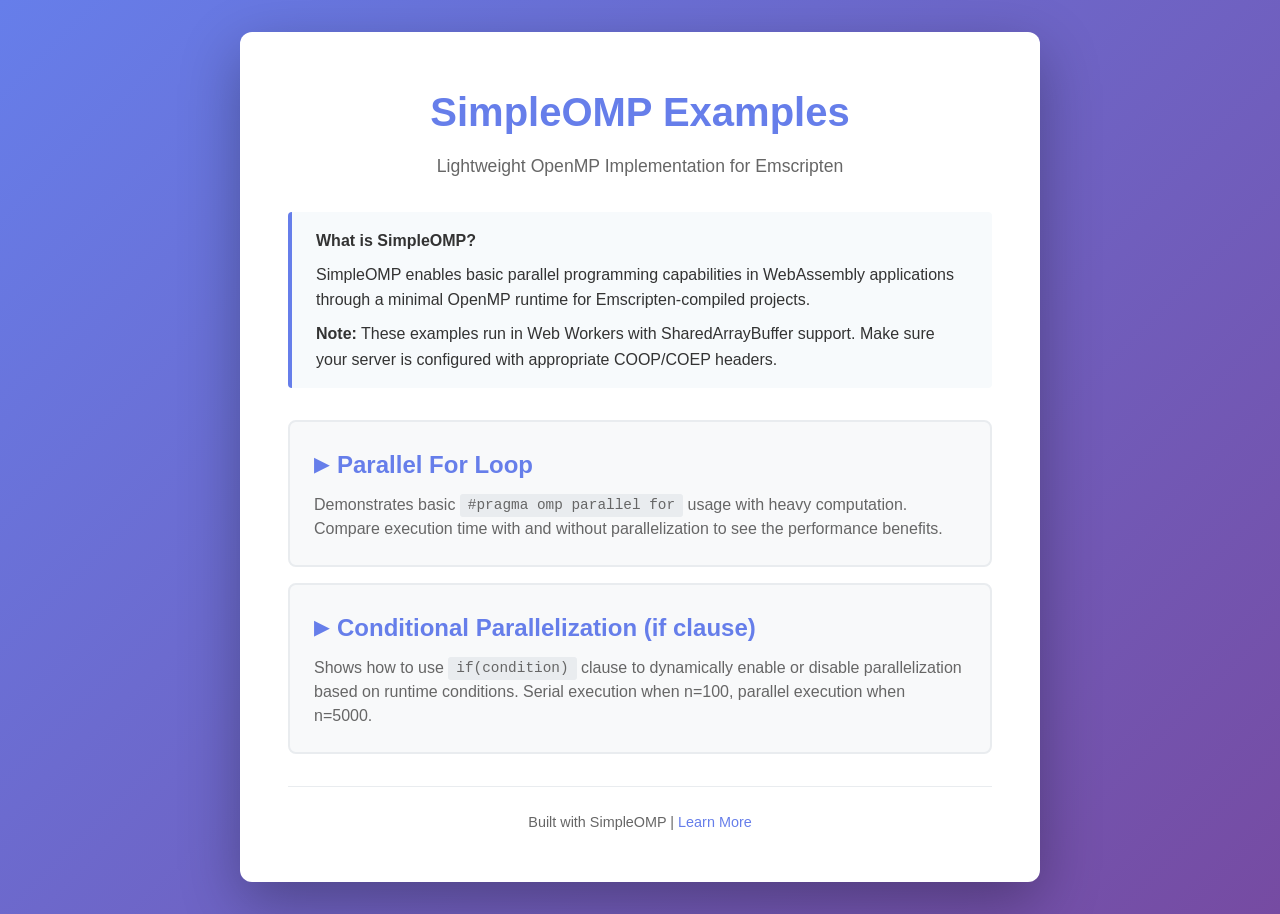
==== example/index.html @ f49593ef "Add support for `if` clause" ====
<!DOCTYPE html>
<html lang="en">
<head>
    <meta charset="UTF-8">
    <meta name="viewport" content="width=device-width, initial-scale=1.0">
    <title>SimpleOMP Examples</title>
    <style>
        * {
            margin: 0;
            padding: 0;
            box-sizing: border-box;
        }

        body {
            font-family: -apple-system, BlinkMacSystemFont, 'Segoe UI', 'Roboto', 'Helvetica', 'Arial', sans-serif;
            line-height: 1.6;
            color: #333;
            background: linear-gradient(135deg, #667eea 0%, #764ba2 100%);
            min-height: 100vh;
            padding: 2rem;
            display: flex;
            justify-content: center;
            align-items: center;
        }

        .container {
            background: white;
            border-radius: 12px;
            box-shadow: 0 20px 60px rgba(0, 0, 0, 0.3);
            max-width: 800px;
            width: 100%;
            padding: 3rem;
        }

        h1 {
            font-size: 2.5rem;
            margin-bottom: 0.5rem;
            color: #667eea;
            text-align: center;
        }

        .subtitle {
            text-align: center;
            color: #666;
            margin-bottom: 2rem;
            font-size: 1.1rem;
        }

        .description {
            background: #f7fafc;
            border-left: 4px solid #667eea;
            padding: 1rem 1.5rem;
            margin-bottom: 2rem;
            border-radius: 4px;
        }

        .description p {
            margin-bottom: 0.5rem;
        }

        .description p:last-child {
            margin-bottom: 0;
        }

        .examples {
            display: grid;
            gap: 1rem;
        }

        .example-card {
            background: #f8f9fa;
            border: 2px solid #e9ecef;
            border-radius: 8px;
            padding: 1.5rem;
            transition: all 0.3s ease;
            display: block;
            text-decoration: none;
            color: inherit;
        }

        .example-card:hover {
            border-color: #667eea;
            transform: translateY(-2px);
            box-shadow: 0 4px 12px rgba(102, 126, 234, 0.2);
        }

        .example-card h2 {
            font-size: 1.5rem;
            margin-bottom: 0.5rem;
            color: #667eea;
            display: flex;
            align-items: center;
        }

        .example-card h2::before {
            content: '▶';
            margin-right: 0.5rem;
            font-size: 0.8em;
        }

        .example-card p {
            color: #666;
            line-height: 1.5;
        }

        .example-card code {
            background: #e9ecef;
            padding: 0.2rem 0.5rem;
            border-radius: 3px;
            font-family: 'Courier New', monospace;
            font-size: 0.9em;
        }

        .footer {
            margin-top: 2rem;
            padding-top: 1.5rem;
            border-top: 1px solid #e9ecef;
            text-align: center;
            color: #666;
            font-size: 0.9rem;
        }

        .footer a {
            color: #667eea;
            text-decoration: none;
        }

        .footer a:hover {
            text-decoration: underline;
        }

        @media (max-width: 600px) {
            body {
                padding: 1rem;
            }

            .container {
                padding: 1.5rem;
            }

            h1 {
                font-size: 2rem;
            }
        }
    </style>
</head>
<body>
    <div class="container">
        <h1>SimpleOMP Examples</h1>
        <p class="subtitle">Lightweight OpenMP Implementation for Emscripten</p>

        <div class="description">
            <p><strong>What is SimpleOMP?</strong></p>
            <p>SimpleOMP enables basic parallel programming capabilities in WebAssembly applications through a minimal OpenMP runtime for Emscripten-compiled projects.</p>
            <p><strong>Note:</strong> These examples run in Web Workers with SharedArrayBuffer support. Make sure your server is configured with appropriate COOP/COEP headers.</p>
        </div>

        <div class="examples">
            <a href="build/dist/for.html" class="example-card">
                <h2>Parallel For Loop</h2>
                <p>
                    Demonstrates basic <code>#pragma omp parallel for</code> usage with heavy computation.
                    Compare execution time with and without parallelization to see the performance benefits.
                </p>
            </a>

            <a href="build/dist/if.html" class="example-card">
                <h2>Conditional Parallelization (if clause)</h2>
                <p>
                    Shows how to use <code>if(condition)</code> clause to dynamically enable or disable parallelization
                    based on runtime conditions. Serial execution when n=100, parallel execution when n=5000.
                </p>
            </a>
        </div>

        <div class="footer">
            <p>
                Built with SimpleOMP |
                <a href="https://github.com/emscripten-core/emscripten/issues/13892" target="_blank">Learn More</a>
            </p>
        </div>
    </div>
</body>
</html>
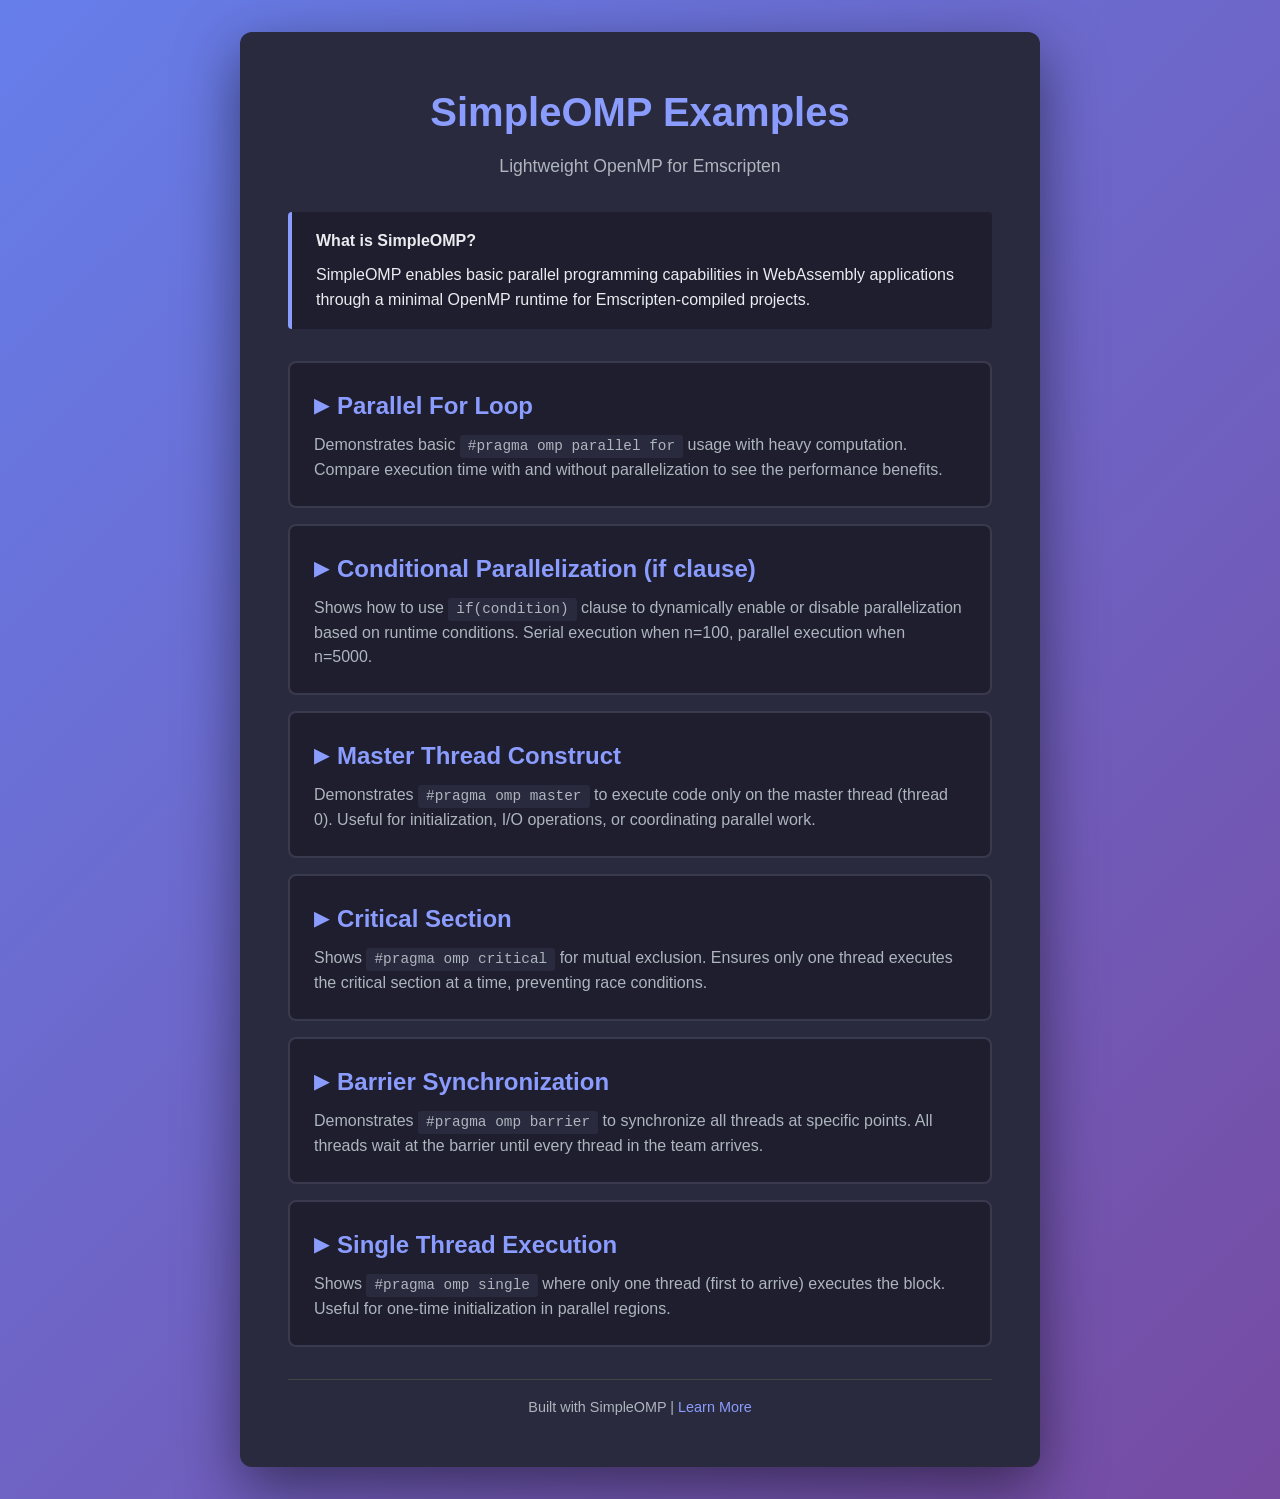
==== commit 4a9a417a: "Add `barrier`, `critical`, `master`, `single`" ====
--- a/example/index.html
+++ b/example/index.html
@@ -4,51 +4,26 @@
     <meta charset="UTF-8">
     <meta name="viewport" content="width=device-width, initial-scale=1.0">
     <title>SimpleOMP Examples</title>
+    <link rel="stylesheet" href="style.css">
     <style>
-        * {
-            margin: 0;
-            padding: 0;
-            box-sizing: border-box;
-        }
-
-        body {
-            font-family: -apple-system, BlinkMacSystemFont, 'Segoe UI', 'Roboto', 'Helvetica', 'Arial', sans-serif;
-            line-height: 1.6;
-            color: #333;
-            background: linear-gradient(135deg, #667eea 0%, #764ba2 100%);
-            min-height: 100vh;
-            padding: 2rem;
-            display: flex;
-            justify-content: center;
-            align-items: center;
-        }
-
+        /* Page-specific styles */
         .container {
-            background: white;
-            border-radius: 12px;
-            box-shadow: 0 20px 60px rgba(0, 0, 0, 0.3);
             max-width: 800px;
-            width: 100%;
             padding: 3rem;
         }
 
         h1 {
             font-size: 2.5rem;
-            margin-bottom: 0.5rem;
-            color: #667eea;
-            text-align: center;
         }
 
         .subtitle {
-            text-align: center;
-            color: #666;
             margin-bottom: 2rem;
             font-size: 1.1rem;
         }
 
         .description {
-            background: #f7fafc;
-            border-left: 4px solid #667eea;
+            background: #1e1e2e;
+            border-left: 4px solid #8b9cff;
             padding: 1rem 1.5rem;
             margin-bottom: 2rem;
             border-radius: 4px;
@@ -68,8 +43,8 @@
         }
 
         .example-card {
-            background: #f8f9fa;
-            border: 2px solid #e9ecef;
+            background: #1e1e2e;
+            border: 2px solid #3a3a4e;
             border-radius: 8px;
             padding: 1.5rem;
             transition: all 0.3s ease;
@@ -79,15 +54,15 @@
         }
 
         .example-card:hover {
-            border-color: #667eea;
+            border-color: #8b9cff;
             transform: translateY(-2px);
-            box-shadow: 0 4px 12px rgba(102, 126, 234, 0.2);
+            box-shadow: 0 4px 12px rgba(139, 156, 255, 0.3);
         }
 
         .example-card h2 {
             font-size: 1.5rem;
             margin-bottom: 0.5rem;
-            color: #667eea;
+            color: #8b9cff;
             display: flex;
             align-items: center;
         }
@@ -99,12 +74,12 @@
         }
 
         .example-card p {
-            color: #666;
+            color: #adb5bd;
             line-height: 1.5;
         }
 
         .example-card code {
-            background: #e9ecef;
+            background: #2a2a3e;
             padding: 0.2rem 0.5rem;
             border-radius: 3px;
             font-family: 'Courier New', monospace;
@@ -113,31 +88,9 @@
 
         .footer {
             margin-top: 2rem;
-            padding-top: 1.5rem;
-            border-top: 1px solid #e9ecef;
-            text-align: center;
-            color: #666;
-            font-size: 0.9rem;
-        }
-
-        .footer a {
-            color: #667eea;
-            text-decoration: none;
-        }
-
-        .footer a:hover {
-            text-decoration: underline;
         }
 
         @media (max-width: 600px) {
-            body {
-                padding: 1rem;
-            }
-
-            .container {
-                padding: 1.5rem;
-            }
-
             h1 {
                 font-size: 2rem;
             }
@@ -147,16 +100,15 @@
 <body>
     <div class="container">
         <h1>SimpleOMP Examples</h1>
-        <p class="subtitle">Lightweight OpenMP Implementation for Emscripten</p>
+        <p class="subtitle">Lightweight OpenMP for Emscripten</p>
 
         <div class="description">
             <p><strong>What is SimpleOMP?</strong></p>
             <p>SimpleOMP enables basic parallel programming capabilities in WebAssembly applications through a minimal OpenMP runtime for Emscripten-compiled projects.</p>
-            <p><strong>Note:</strong> These examples run in Web Workers with SharedArrayBuffer support. Make sure your server is configured with appropriate COOP/COEP headers.</p>
         </div>
 
         <div class="examples">
-            <a href="build/dist/for.html" class="example-card">
+            <a href="demo/for.html" class="example-card">
                 <h2>Parallel For Loop</h2>
                 <p>
                     Demonstrates basic <code>#pragma omp parallel for</code> usage with heavy computation.
@@ -164,11 +116,43 @@
                 </p>
             </a>
 
-            <a href="build/dist/if.html" class="example-card">
+            <a href="demo/if.html" class="example-card">
                 <h2>Conditional Parallelization (if clause)</h2>
                 <p>
                     Shows how to use <code>if(condition)</code> clause to dynamically enable or disable parallelization
                     based on runtime conditions. Serial execution when n=100, parallel execution when n=5000.
+                </p>
+            </a>
+
+            <a href="demo/master.html" class="example-card">
+                <h2>Master Thread Construct</h2>
+                <p>
+                    Demonstrates <code>#pragma omp master</code> to execute code only on the master thread (thread 0).
+                    Useful for initialization, I/O operations, or coordinating parallel work.
+                </p>
+            </a>
+
+            <a href="demo/critical.html" class="example-card">
+                <h2>Critical Section</h2>
+                <p>
+                    Shows <code>#pragma omp critical</code> for mutual exclusion. Ensures only one thread
+                    executes the critical section at a time, preventing race conditions.
+                </p>
+            </a>
+
+            <a href="demo/barrier.html" class="example-card">
+                <h2>Barrier Synchronization</h2>
+                <p>
+                    Demonstrates <code>#pragma omp barrier</code> to synchronize all threads at specific points.
+                    All threads wait at the barrier until every thread in the team arrives.
+                </p>
+            </a>
+
+            <a href="demo/single.html" class="example-card">
+                <h2>Single Thread Execution</h2>
+                <p>
+                    Shows <code>#pragma omp single</code> where only one thread (first to arrive) executes the block.
+                    Useful for one-time initialization in parallel regions.
                 </p>
             </a>
         </div>
@@ -176,7 +160,7 @@
         <div class="footer">
             <p>
                 Built with SimpleOMP |
-                <a href="https://github.com/emscripten-core/emscripten/issues/13892" target="_blank">Learn More</a>
+                <a href="https://github.com/MuTsunTsai/simpleomp" target="_blank">Learn More</a>
             </p>
         </div>
     </div>
--- a/example/style.css
+++ b/example/style.css
@@ -0,0 +1,74 @@
+/* Common styles for SimpleOMP examples */
+
+* {
+    margin: 0;
+    padding: 0;
+    box-sizing: border-box;
+}
+
+body {
+    font-family: -apple-system, BlinkMacSystemFont, 'Segoe UI', 'Roboto', 'Helvetica', 'Arial', sans-serif;
+    line-height: 1.6;
+    color: #e9ecef;
+    background: linear-gradient(135deg, #667eea 0%, #764ba2 100%);
+    min-height: 100vh;
+    padding: 2rem;
+    display: flex;
+    justify-content: center;
+    align-items: center;
+}
+
+.container {
+    background: #2a2a3e;
+    border-radius: 12px;
+    box-shadow: 0 20px 60px rgba(0, 0, 0, 0.5);
+    max-width: 900px;
+    width: 100%;
+    padding: 2rem;
+}
+
+h1 {
+    font-size: 2rem;
+    margin-bottom: 0.5rem;
+    color: #8b9cff;
+    text-align: center;
+}
+
+.subtitle {
+    text-align: center;
+    color: #adb5bd;
+    margin-bottom: 1.5rem;
+    font-size: 1rem;
+}
+
+.footer {
+    margin-top: 1.5rem;
+    padding-top: 1rem;
+    border-top: 1px solid #444;
+    text-align: center;
+    color: #adb5bd;
+    font-size: 0.9rem;
+}
+
+.footer a {
+    color: #8b9cff;
+    text-decoration: none;
+}
+
+.footer a:hover {
+    text-decoration: underline;
+}
+
+@media (max-width: 600px) {
+    body {
+        padding: 1rem;
+    }
+
+    .container {
+        padding: 1.5rem;
+    }
+
+    h1 {
+        font-size: 1.5rem;
+    }
+}
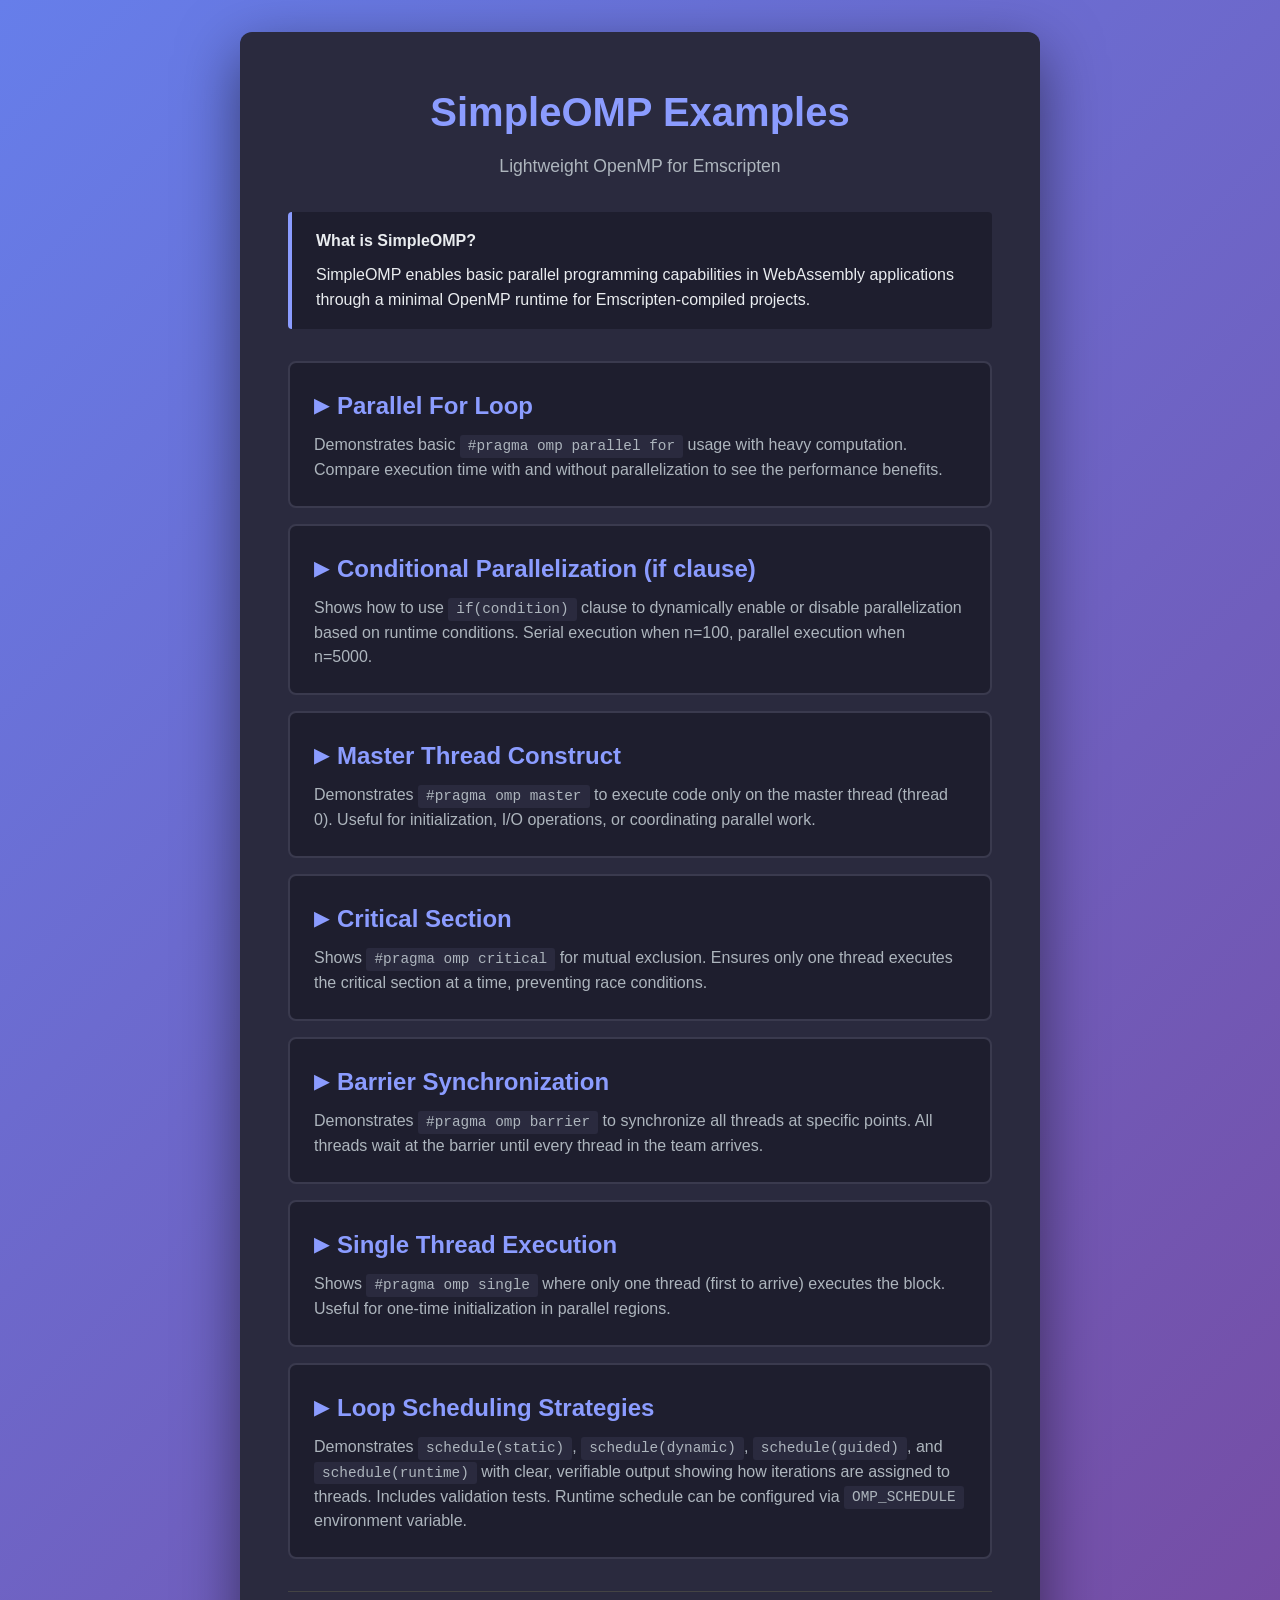
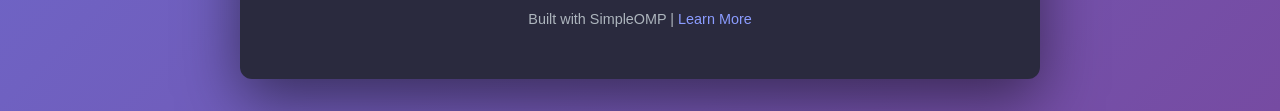
==== commit d7a2173c: "Add support for `schedule`" ====
--- a/example/index.html
+++ b/example/index.html
@@ -4,7 +4,7 @@
     <meta charset="UTF-8">
     <meta name="viewport" content="width=device-width, initial-scale=1.0">
     <title>SimpleOMP Examples</title>
-    <link rel="stylesheet" href="style.css">
+    <link rel="stylesheet" href="assets/style.css">
     <style>
         /* Page-specific styles */
         .container {
@@ -155,6 +155,15 @@
                     Useful for one-time initialization in parallel regions.
                 </p>
             </a>
+
+            <a href="demo/schedule.html" class="example-card">
+                <h2>Loop Scheduling Strategies</h2>
+                <p>
+                    Demonstrates <code>schedule(static)</code>, <code>schedule(dynamic)</code>, <code>schedule(guided)</code>,
+                    and <code>schedule(runtime)</code> with clear, verifiable output showing how iterations are assigned to threads.
+                    Includes validation tests. Runtime schedule can be configured via <code>OMP_SCHEDULE</code> environment variable.
+                </p>
+            </a>
         </div>
 
         <div class="footer">
--- a/example/assets/style.css
+++ b/example/assets/style.css
@@ -0,0 +1,74 @@
+/* Common styles for SimpleOMP examples */
+
+* {
+    margin: 0;
+    padding: 0;
+    box-sizing: border-box;
+}
+
+body {
+    font-family: -apple-system, BlinkMacSystemFont, 'Segoe UI', 'Roboto', 'Helvetica', 'Arial', sans-serif;
+    line-height: 1.6;
+    color: #e9ecef;
+    background: linear-gradient(135deg, #667eea 0%, #764ba2 100%);
+    min-height: 100vh;
+    padding: 2rem;
+    display: flex;
+    justify-content: center;
+    align-items: center;
+}
+
+.container {
+    background: #2a2a3e;
+    border-radius: 12px;
+    box-shadow: 0 20px 60px rgba(0, 0, 0, 0.5);
+    max-width: 900px;
+    width: 100%;
+    padding: 2rem;
+}
+
+h1 {
+    font-size: 2rem;
+    margin-bottom: 0.5rem;
+    color: #8b9cff;
+    text-align: center;
+}
+
+.subtitle {
+    text-align: center;
+    color: #adb5bd;
+    margin-bottom: 1.5rem;
+    font-size: 1rem;
+}
+
+.footer {
+    margin-top: 1.5rem;
+    padding-top: 1rem;
+    border-top: 1px solid #444;
+    text-align: center;
+    color: #adb5bd;
+    font-size: 0.9rem;
+}
+
+.footer a {
+    color: #8b9cff;
+    text-decoration: none;
+}
+
+.footer a:hover {
+    text-decoration: underline;
+}
+
+@media (max-width: 600px) {
+    body {
+        padding: 1rem;
+    }
+
+    .container {
+        padding: 1.5rem;
+    }
+
+    h1 {
+        font-size: 1.5rem;
+    }
+}
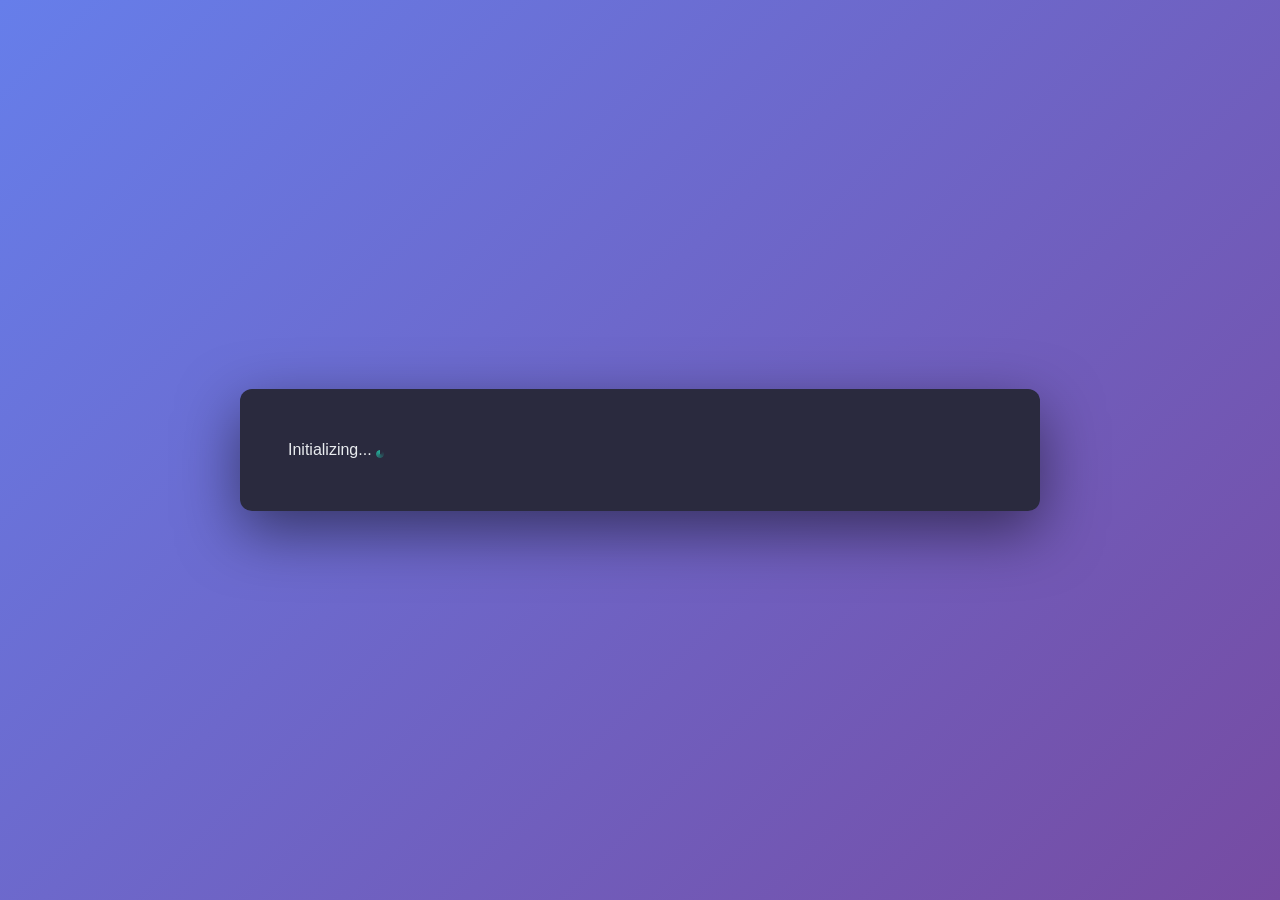
==== commit 7f80ab16: "Add GitHub Pages" ====
--- a/example/index.html
+++ b/example/index.html
@@ -1,177 +1,209 @@
 <!DOCTYPE html>
 <html lang="en">
+
 <head>
-    <meta charset="UTF-8">
-    <meta name="viewport" content="width=device-width, initial-scale=1.0">
-    <title>SimpleOMP Examples</title>
-    <link rel="stylesheet" href="assets/style.css">
-    <style>
-        /* Page-specific styles */
-        .container {
-            max-width: 800px;
-            padding: 3rem;
-        }
-
-        h1 {
-            font-size: 2.5rem;
-        }
-
-        .subtitle {
-            margin-bottom: 2rem;
-            font-size: 1.1rem;
-        }
-
-        .description {
-            background: #1e1e2e;
-            border-left: 4px solid #8b9cff;
-            padding: 1rem 1.5rem;
-            margin-bottom: 2rem;
-            border-radius: 4px;
-        }
-
-        .description p {
-            margin-bottom: 0.5rem;
-        }
-
-        .description p:last-child {
-            margin-bottom: 0;
-        }
-
-        .examples {
-            display: grid;
-            gap: 1rem;
-        }
-
-        .example-card {
-            background: #1e1e2e;
-            border: 2px solid #3a3a4e;
-            border-radius: 8px;
-            padding: 1.5rem;
-            transition: all 0.3s ease;
-            display: block;
-            text-decoration: none;
-            color: inherit;
-        }
-
-        .example-card:hover {
-            border-color: #8b9cff;
-            transform: translateY(-2px);
-            box-shadow: 0 4px 12px rgba(139, 156, 255, 0.3);
-        }
-
-        .example-card h2 {
-            font-size: 1.5rem;
-            margin-bottom: 0.5rem;
-            color: #8b9cff;
-            display: flex;
-            align-items: center;
-        }
-
-        .example-card h2::before {
-            content: '▶';
-            margin-right: 0.5rem;
-            font-size: 0.8em;
-        }
-
-        .example-card p {
-            color: #adb5bd;
-            line-height: 1.5;
-        }
-
-        .example-card code {
-            background: #2a2a3e;
-            padding: 0.2rem 0.5rem;
-            border-radius: 3px;
-            font-family: 'Courier New', monospace;
-            font-size: 0.9em;
-        }
-
-        .footer {
-            margin-top: 2rem;
-        }
-
-        @media (max-width: 600px) {
-            h1 {
-                font-size: 2rem;
-            }
-        }
-    </style>
+	<meta charset="UTF-8">
+	<meta name="viewport" content="width=device-width, initial-scale=1.0">
+	<title>SimpleOMP Examples</title>
+	<link rel="stylesheet" href="assets/style.css">
+	<style>
+		/* Page-specific styles */
+		.container {
+			max-width: 800px;
+			padding: 3rem;
+		}
+
+		h1 {
+			font-size: 2.5rem;
+		}
+
+		.subtitle {
+			margin-bottom: 2rem;
+			font-size: 1.1rem;
+		}
+
+		.description {
+			background: #1e1e2e;
+			border-left: 4px solid #8b9cff;
+			padding: 1rem 1.5rem;
+			margin-bottom: 2rem;
+			border-radius: 4px;
+		}
+
+		.description p {
+			margin-bottom: 0.5rem;
+		}
+
+		.description p:last-child {
+			margin-bottom: 0;
+		}
+
+		.examples {
+			display: grid;
+			gap: 1rem;
+		}
+
+		.example-card {
+			background: #1e1e2e;
+			border: 2px solid #3a3a4e;
+			border-radius: 8px;
+			padding: 1.5rem;
+			transition: all 0.3s ease;
+			display: block;
+			text-decoration: none;
+			color: inherit;
+		}
+
+		.example-card:hover {
+			border-color: #8b9cff;
+			transform: translateY(-2px);
+			box-shadow: 0 4px 12px rgba(139, 156, 255, 0.3);
+		}
+
+		.example-card h2 {
+			font-size: 1.5rem;
+			margin-bottom: 0.5rem;
+			color: #8b9cff;
+			display: flex;
+			align-items: center;
+		}
+
+		.example-card h2::before {
+			content: '▶';
+			margin-right: 0.5rem;
+			font-size: 0.8em;
+		}
+
+		.example-card p {
+			color: #adb5bd;
+			line-height: 1.5;
+		}
+
+		.example-card code {
+			background: #2a2a3e;
+			padding: 0.2rem 0.5rem;
+			border-radius: 3px;
+			font-family: 'Courier New', monospace;
+			font-size: 0.9em;
+		}
+
+		.footer {
+			margin-top: 2rem;
+		}
+
+		@media (max-width: 600px) {
+			h1 {
+				font-size: 2rem;
+			}
+		}
+	</style>
+	<script>
+		const sabAvailable = typeof SharedArrayBuffer !== "undefined";
+		if('serviceWorker' in navigator && location.hostname != "localhost") {
+			navigator.serviceWorker.register("sw.js");
+			if(!sabAvailable) {
+				// Use location.reload() could lead to undesirable bfcache,
+				// so we use location.replace instead
+				const reloader = () => location.replace(location.href);
+				// We wait at least one second here, to avoid flashes
+				setTimeout(() => navigator.serviceWorker.ready.then(reloader), 1000);
+			}
+		}
+	</script>
 </head>
+
 <body>
-    <div class="container">
-        <h1>SimpleOMP Examples</h1>
-        <p class="subtitle">Lightweight OpenMP for Emscripten</p>
-
-        <div class="description">
-            <p><strong>What is SimpleOMP?</strong></p>
-            <p>SimpleOMP enables basic parallel programming capabilities in WebAssembly applications through a minimal OpenMP runtime for Emscripten-compiled projects.</p>
-        </div>
-
-        <div class="examples">
-            <a href="demo/for.html" class="example-card">
-                <h2>Parallel For Loop</h2>
-                <p>
-                    Demonstrates basic <code>#pragma omp parallel for</code> usage with heavy computation.
-                    Compare execution time with and without parallelization to see the performance benefits.
-                </p>
-            </a>
-
-            <a href="demo/if.html" class="example-card">
-                <h2>Conditional Parallelization (if clause)</h2>
-                <p>
-                    Shows how to use <code>if(condition)</code> clause to dynamically enable or disable parallelization
-                    based on runtime conditions. Serial execution when n=100, parallel execution when n=5000.
-                </p>
-            </a>
-
-            <a href="demo/master.html" class="example-card">
-                <h2>Master Thread Construct</h2>
-                <p>
-                    Demonstrates <code>#pragma omp master</code> to execute code only on the master thread (thread 0).
-                    Useful for initialization, I/O operations, or coordinating parallel work.
-                </p>
-            </a>
-
-            <a href="demo/critical.html" class="example-card">
-                <h2>Critical Section</h2>
-                <p>
-                    Shows <code>#pragma omp critical</code> for mutual exclusion. Ensures only one thread
-                    executes the critical section at a time, preventing race conditions.
-                </p>
-            </a>
-
-            <a href="demo/barrier.html" class="example-card">
-                <h2>Barrier Synchronization</h2>
-                <p>
-                    Demonstrates <code>#pragma omp barrier</code> to synchronize all threads at specific points.
-                    All threads wait at the barrier until every thread in the team arrives.
-                </p>
-            </a>
-
-            <a href="demo/single.html" class="example-card">
-                <h2>Single Thread Execution</h2>
-                <p>
-                    Shows <code>#pragma omp single</code> where only one thread (first to arrive) executes the block.
-                    Useful for one-time initialization in parallel regions.
-                </p>
-            </a>
-
-            <a href="demo/schedule.html" class="example-card">
-                <h2>Loop Scheduling Strategies</h2>
-                <p>
-                    Demonstrates <code>schedule(static)</code>, <code>schedule(dynamic)</code>, <code>schedule(guided)</code>,
-                    and <code>schedule(runtime)</code> with clear, verifiable output showing how iterations are assigned to threads.
-                    Includes validation tests. Runtime schedule can be configured via <code>OMP_SCHEDULE</code> environment variable.
-                </p>
-            </a>
-        </div>
-
-        <div class="footer">
-            <p>
-                Built with SimpleOMP |
-                <a href="https://github.com/MuTsunTsai/simpleomp" target="_blank">Learn More</a>
-            </p>
-        </div>
-    </div>
+	<div class="container">
+		<div id="init" style="display: none;">
+			Initializing... <span class="loader"></span>
+		</div>
+
+		<div id="main" style="display: none;">
+			<h1>SimpleOMP Examples</h1>
+			<p class="subtitle">Lightweight OpenMP for Emscripten</p>
+
+			<div class="description">
+				<p><strong>What is SimpleOMP?</strong></p>
+				<p>SimpleOMP enables basic parallel programming capabilities in WebAssembly applications through a minimal OpenMP
+					runtime for Emscripten-compiled projects.</p>
+			</div>
+
+			<div class="examples">
+				<a href="demo/for.html" class="example-card">
+					<h2>Parallel For Loop</h2>
+					<p>
+						Demonstrates basic <code>#pragma omp parallel for</code> usage with heavy computation.
+						Compare execution time with and without parallelization to see the performance benefits.
+					</p>
+				</a>
+
+				<a href="demo/if.html" class="example-card">
+					<h2>Conditional Parallelization (if clause)</h2>
+					<p>
+						Shows how to use <code>if(condition)</code> clause to dynamically enable or disable parallelization
+						based on runtime conditions. Serial execution when n=100, parallel execution when n=5000.
+					</p>
+				</a>
+
+				<a href="demo/master.html" class="example-card">
+					<h2>Master Thread Construct</h2>
+					<p>
+						Demonstrates <code>#pragma omp master</code> to execute code only on the master thread (thread 0).
+						Useful for initialization, I/O operations, or coordinating parallel work.
+					</p>
+				</a>
+
+				<a href="demo/critical.html" class="example-card">
+					<h2>Critical Section</h2>
+					<p>
+						Shows <code>#pragma omp critical</code> for mutual exclusion. Ensures only one thread
+						executes the critical section at a time, preventing race conditions.
+					</p>
+				</a>
+
+				<a href="demo/barrier.html" class="example-card">
+					<h2>Barrier Synchronization</h2>
+					<p>
+						Demonstrates <code>#pragma omp barrier</code> to synchronize all threads at specific points.
+						All threads wait at the barrier until every thread in the team arrives.
+					</p>
+				</a>
+
+				<a href="demo/single.html" class="example-card">
+					<h2>Single Thread Execution</h2>
+					<p>
+						Shows <code>#pragma omp single</code> where only one thread (first to arrive) executes the block.
+						Useful for one-time initialization in parallel regions.
+					</p>
+				</a>
+
+				<a href="demo/schedule.html" class="example-card">
+					<h2>Loop Scheduling Strategies</h2>
+					<p>
+						Demonstrates <code>schedule(static)</code>, <code>schedule(dynamic)</code>, <code>schedule(guided)</code>,
+						and <code>schedule(runtime)</code> with clear, verifiable output showing how iterations are assigned to
+						threads.
+						Includes validation tests. Runtime schedule can be configured via <code>OMP_SCHEDULE</code> environment
+						variable.
+					</p>
+				</a>
+			</div>
+
+			<div class="footer">
+				<p>
+					Built with SimpleOMP |
+					<a href="https://github.com/MuTsunTsai/simpleomp" target="_blank">Learn More</a>
+				</p>
+			</div>
+		</div>
+	</div>
+
+	<script>
+		// Display proper content
+		const divToShow = sabAvailable ? "main" : "init";
+		const div = document.getElementById(divToShow);
+		div.style.display = "block";
+	</script>
 </body>
-</html>
+
+</html>
--- a/example/assets/style.css
+++ b/example/assets/style.css
@@ -1,74 +1,98 @@
 /* Common styles for SimpleOMP examples */
 
 * {
-    margin: 0;
-    padding: 0;
-    box-sizing: border-box;
+	margin: 0;
+	padding: 0;
+	box-sizing: border-box;
 }
 
 body {
-    font-family: -apple-system, BlinkMacSystemFont, 'Segoe UI', 'Roboto', 'Helvetica', 'Arial', sans-serif;
-    line-height: 1.6;
-    color: #e9ecef;
-    background: linear-gradient(135deg, #667eea 0%, #764ba2 100%);
-    min-height: 100vh;
-    padding: 2rem;
-    display: flex;
-    justify-content: center;
-    align-items: center;
+	font-family: -apple-system, BlinkMacSystemFont, 'Segoe UI', 'Roboto', 'Helvetica', 'Arial', sans-serif;
+	line-height: 1.6;
+	color: #e9ecef;
+	background: linear-gradient(135deg, #667eea 0%, #764ba2 100%);
+	min-height: 100vh;
+	padding: 2rem;
+	display: flex;
+	justify-content: center;
+	align-items: center;
 }
 
 .container {
-    background: #2a2a3e;
-    border-radius: 12px;
-    box-shadow: 0 20px 60px rgba(0, 0, 0, 0.5);
-    max-width: 900px;
-    width: 100%;
-    padding: 2rem;
+	background: #2a2a3e;
+	border-radius: 12px;
+	box-shadow: 0 20px 60px rgba(0, 0, 0, 0.5);
+	max-width: 900px;
+	width: 100%;
+	padding: 2rem;
 }
 
 h1 {
-    font-size: 2rem;
-    margin-bottom: 0.5rem;
-    color: #8b9cff;
-    text-align: center;
+	font-size: 2rem;
+	margin-bottom: 0.5rem;
+	color: #8b9cff;
+	text-align: center;
 }
 
 .subtitle {
-    text-align: center;
-    color: #adb5bd;
-    margin-bottom: 1.5rem;
-    font-size: 1rem;
+	text-align: center;
+	color: #adb5bd;
+	margin-bottom: 1.5rem;
+	font-size: 1rem;
 }
 
 .footer {
-    margin-top: 1.5rem;
-    padding-top: 1rem;
-    border-top: 1px solid #444;
-    text-align: center;
-    color: #adb5bd;
-    font-size: 0.9rem;
+	margin-top: 1.5rem;
+	padding-top: 1rem;
+	border-top: 1px solid #444;
+	text-align: center;
+	color: #adb5bd;
+	font-size: 0.9rem;
 }
 
 .footer a {
-    color: #8b9cff;
-    text-decoration: none;
+	color: #8b9cff;
+	text-decoration: none;
 }
 
 .footer a:hover {
-    text-decoration: underline;
+	text-decoration: underline;
 }
 
 @media (max-width: 600px) {
-    body {
-        padding: 1rem;
-    }
+	body {
+		padding: 1rem;
+	}
 
-    .container {
-        padding: 1.5rem;
-    }
+	.container {
+		padding: 1.5rem;
+	}
 
-    h1 {
-        font-size: 1.5rem;
-    }
+	h1 {
+		font-size: 1.5rem;
+	}
 }
+
+/* Spinner */
+
+.loader {
+	display: inline-block;
+	width: .5rem;
+	padding: .25rem;
+	vertical-align: -.15rem;
+	aspect-ratio: 1;
+	border-radius: 50%;
+	background: #25b09b;
+	--_m: conic-gradient(#1b171700 10%, #000), linear-gradient(#000 0 0) content-box;
+	-webkit-mask: var(--_m);
+	mask: var(--_m);
+	-webkit-mask-composite: source-out;
+	mask-composite: subtract;
+	animation: 1s linear infinite l3
+}
+
+@keyframes l3 {
+	to {
+		transform: rotate(1turn)
+	}
+}
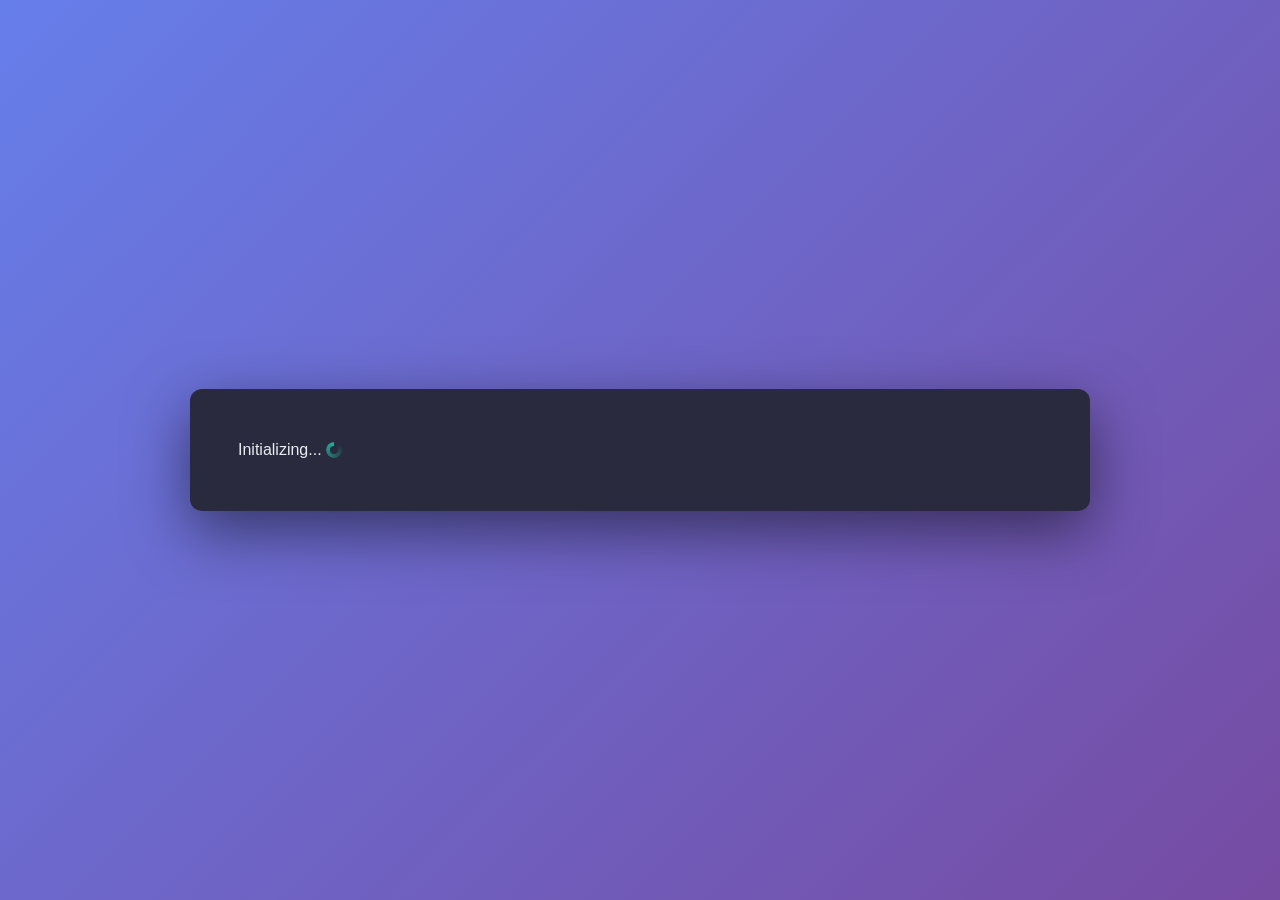
==== commit 64e734ef: "Cleanup GitHub Pages" ====
--- a/example/index.html
+++ b/example/index.html
@@ -5,78 +5,14 @@
 	<meta charset="UTF-8">
 	<meta name="viewport" content="width=device-width, initial-scale=1.0">
 	<title>SimpleOMP Examples</title>
+	<link rel="stylesheet" href="https://cdn.jsdelivr.net/npm/bootstrap@5.3.3/dist/css/bootstrap.min.css"
+		  integrity="sha384-QWTKZyjpPEjISv5WaRU9OFeRpok6YctnYmDr5pNlyT2bRjXh0JMhjY6hW+ALEwIH" crossorigin="anonymous">
 	<link rel="stylesheet" href="assets/style.css">
 	<style>
-		/* Page-specific styles */
-		.container {
-			max-width: 800px;
-			padding: 3rem;
-		}
-
-		h1 {
-			font-size: 2.5rem;
-		}
-
-		.subtitle {
-			margin-bottom: 2rem;
-			font-size: 1.1rem;
-		}
-
-		.description {
-			background: #1e1e2e;
-			border-left: 4px solid #8b9cff;
-			padding: 1rem 1.5rem;
-			margin-bottom: 2rem;
-			border-radius: 4px;
-		}
-
-		.description p {
-			margin-bottom: 0.5rem;
-		}
-
-		.description p:last-child {
-			margin-bottom: 0;
-		}
-
-		.examples {
-			display: grid;
-			gap: 1rem;
-		}
-
-		.example-card {
-			background: #1e1e2e;
-			border: 2px solid #3a3a4e;
-			border-radius: 8px;
-			padding: 1.5rem;
-			transition: all 0.3s ease;
-			display: block;
-			text-decoration: none;
-			color: inherit;
-		}
-
-		.example-card:hover {
-			border-color: #8b9cff;
-			transform: translateY(-2px);
-			box-shadow: 0 4px 12px rgba(139, 156, 255, 0.3);
-		}
-
-		.example-card h2 {
-			font-size: 1.5rem;
-			margin-bottom: 0.5rem;
-			color: #8b9cff;
-			display: flex;
-			align-items: center;
-		}
-
 		.example-card h2::before {
 			content: '▶';
 			margin-right: 0.5rem;
 			font-size: 0.8em;
-		}
-
-		.example-card p {
-			color: #adb5bd;
-			line-height: 1.5;
 		}
 
 		.example-card code {
@@ -86,113 +22,114 @@
 			font-family: 'Courier New', monospace;
 			font-size: 0.9em;
 		}
-
-		.footer {
-			margin-top: 2rem;
-		}
-
-		@media (max-width: 600px) {
-			h1 {
-				font-size: 2rem;
-			}
-		}
 	</style>
 	<script>
 		const sabAvailable = typeof SharedArrayBuffer !== "undefined";
 		if('serviceWorker' in navigator && location.hostname != "localhost") {
 			navigator.serviceWorker.register("sw.js");
 			if(!sabAvailable) {
-				// Use location.reload() could lead to undesirable bfcache,
-				// so we use location.replace instead
 				const reloader = () => location.replace(location.href);
-				// We wait at least one second here, to avoid flashes
 				setTimeout(() => navigator.serviceWorker.ready.then(reloader), 1000);
 			}
 		}
 	</script>
 </head>
 
-<body>
-	<div class="container">
-		<div id="init" style="display: none;">
+<body class="p-3 p-md-5">
+	<div class="container p-4 p-md-5">
+		<div id="init" class="d-none">
 			Initializing... <span class="loader"></span>
 		</div>
 
-		<div id="main" style="display: none;">
-			<h1>SimpleOMP Examples</h1>
-			<p class="subtitle">Lightweight OpenMP for Emscripten</p>
+		<div id="main" class="d-none">
+			<h1 class="text-center">SimpleOMP Examples</h1>
+			<p class="text-center text-secondary mb-4 fs-5">Lightweight OpenMP for Emscripten</p>
 
-			<div class="description">
-				<p><strong>What is SimpleOMP?</strong></p>
-				<p>SimpleOMP enables basic parallel programming capabilities in WebAssembly applications through a minimal OpenMP
+			<div class="border-start border-4 border-primary p-3 mb-4 rounded" style="background: #1e1e2e; border-color: #8b9cff !important;">
+				<p class="mb-2"><strong>What is SimpleOMP?</strong></p>
+				<p class="mb-0">SimpleOMP enables basic parallel programming capabilities in WebAssembly applications through a minimal OpenMP
 					runtime for Emscripten-compiled projects.</p>
 			</div>
 
-			<div class="examples">
-				<a href="demo/for.html" class="example-card">
-					<h2>Parallel For Loop</h2>
-					<p>
-						Demonstrates basic <code>#pragma omp parallel for</code> usage with heavy computation.
-						Compare execution time with and without parallelization to see the performance benefits.
-					</p>
+			<div class="d-grid gap-3">
+				<a href="demo/for.html" class="card text-decoration-none example-card">
+					<div class="card-body">
+						<h2 class="card-title h5 d-flex align-items-center text-primary mb-2">Parallel For Loop</h2>
+						<p class="card-text text-secondary mb-0">
+							Demonstrates basic <code>#pragma omp parallel for</code> usage with heavy computation.
+							Compare execution time with and without parallelization to see the performance benefits.
+						</p>
+					</div>
 				</a>
 
-				<a href="demo/if.html" class="example-card">
-					<h2>Conditional Parallelization (if clause)</h2>
-					<p>
-						Shows how to use <code>if(condition)</code> clause to dynamically enable or disable parallelization
-						based on runtime conditions. Serial execution when n=100, parallel execution when n=5000.
-					</p>
+				<a href="demo/if.html" class="card text-decoration-none example-card">
+					<div class="card-body">
+						<h2 class="card-title h5 d-flex align-items-center text-primary mb-2">Conditional Parallelization (if clause)</h2>
+						<p class="card-text text-secondary mb-0">
+							Shows how to use <code>if(condition)</code> clause to dynamically enable or disable parallelization
+							based on runtime conditions. Serial execution when n=100, parallel execution when n=5000.
+						</p>
+					</div>
 				</a>
 
-				<a href="demo/master.html" class="example-card">
-					<h2>Master Thread Construct</h2>
-					<p>
-						Demonstrates <code>#pragma omp master</code> to execute code only on the master thread (thread 0).
-						Useful for initialization, I/O operations, or coordinating parallel work.
-					</p>
+				<a href="demo/master.html" class="card text-decoration-none example-card">
+					<div class="card-body">
+						<h2 class="card-title h5 d-flex align-items-center text-primary mb-2">Master Thread Construct</h2>
+						<p class="card-text text-secondary mb-0">
+							Demonstrates <code>#pragma omp master</code> to execute code only on the master thread (thread 0).
+							Useful for initialization, I/O operations, or coordinating parallel work.
+						</p>
+					</div>
 				</a>
 
-				<a href="demo/critical.html" class="example-card">
-					<h2>Critical Section</h2>
-					<p>
-						Shows <code>#pragma omp critical</code> for mutual exclusion. Ensures only one thread
-						executes the critical section at a time, preventing race conditions.
-					</p>
+				<a href="demo/critical.html" class="card text-decoration-none example-card">
+					<div class="card-body">
+						<h2 class="card-title h5 d-flex align-items-center text-primary mb-2">Critical Section</h2>
+						<p class="card-text text-secondary mb-0">
+							Shows <code>#pragma omp critical</code> for mutual exclusion. Ensures only one thread
+							executes the critical section at a time, preventing race conditions.
+						</p>
+					</div>
 				</a>
 
-				<a href="demo/barrier.html" class="example-card">
-					<h2>Barrier Synchronization</h2>
-					<p>
-						Demonstrates <code>#pragma omp barrier</code> to synchronize all threads at specific points.
-						All threads wait at the barrier until every thread in the team arrives.
-					</p>
+				<a href="demo/barrier.html" class="card text-decoration-none example-card">
+					<div class="card-body">
+						<h2 class="card-title h5 d-flex align-items-center text-primary mb-2">Barrier Synchronization</h2>
+						<p class="card-text text-secondary mb-0">
+							Demonstrates <code>#pragma omp barrier</code> to synchronize all threads at specific points.
+							All threads wait at the barrier until every thread in the team arrives.
+						</p>
+					</div>
 				</a>
 
-				<a href="demo/single.html" class="example-card">
-					<h2>Single Thread Execution</h2>
-					<p>
-						Shows <code>#pragma omp single</code> where only one thread (first to arrive) executes the block.
-						Useful for one-time initialization in parallel regions.
-					</p>
+				<a href="demo/single.html" class="card text-decoration-none example-card">
+					<div class="card-body">
+						<h2 class="card-title h5 d-flex align-items-center text-primary mb-2">Single Thread Execution</h2>
+						<p class="card-text text-secondary mb-0">
+							Shows <code>#pragma omp single</code> where only one thread (first to arrive) executes the block.
+							Useful for one-time initialization in parallel regions.
+						</p>
+					</div>
 				</a>
 
-				<a href="demo/schedule.html" class="example-card">
-					<h2>Loop Scheduling Strategies</h2>
-					<p>
-						Demonstrates <code>schedule(static)</code>, <code>schedule(dynamic)</code>, <code>schedule(guided)</code>,
-						and <code>schedule(runtime)</code> with clear, verifiable output showing how iterations are assigned to
-						threads.
-						Includes validation tests. Runtime schedule can be configured via <code>OMP_SCHEDULE</code> environment
-						variable.
-					</p>
+				<a href="demo/schedule.html" class="card text-decoration-none example-card">
+					<div class="card-body">
+						<h2 class="card-title h5 d-flex align-items-center text-primary mb-2">Loop Scheduling Strategies</h2>
+						<p class="card-text text-secondary mb-0">
+							Demonstrates <code>schedule(static)</code>, <code>schedule(dynamic)</code>, <code>schedule(guided)</code>,
+							and <code>schedule(runtime)</code> with clear, verifiable output showing how iterations are assigned to
+							threads.
+							Includes validation tests. Runtime schedule can be configured via <code>OMP_SCHEDULE</code> environment
+							variable.
+						</p>
+					</div>
 				</a>
 			</div>
 
-			<div class="footer">
-				<p>
+			<div class="mt-4 pt-3 border-top text-center text-secondary">
+				<p class="mb-0">
 					Built with SimpleOMP |
-					<a href="https://github.com/MuTsunTsai/simpleomp" target="_blank">Learn More</a>
+					<a href="https://github.com/MuTsunTsai/simpleomp" target="_blank" class="text-primary text-decoration-none">Learn More</a>
 				</p>
 			</div>
 		</div>
@@ -202,7 +139,7 @@
 		// Display proper content
 		const divToShow = sabAvailable ? "main" : "init";
 		const div = document.getElementById(divToShow);
-		div.style.display = "block";
+		div.classList.remove("d-none");
 	</script>
 </body>
 
--- a/example/assets/style.css
+++ b/example/assets/style.css
@@ -6,13 +6,20 @@
 	box-sizing: border-box;
 }
 
+:root {
+	--bs-primary: #8b9cff;
+	--bs-primary-rgb: 139, 156, 255;
+	--bs-card-bg: #1e1e2e;
+	--bs-border-color: #3a3a4e;
+	--bs-code-color: #b6c0f7;
+}
+
 body {
 	font-family: -apple-system, BlinkMacSystemFont, 'Segoe UI', 'Roboto', 'Helvetica', 'Arial', sans-serif;
 	line-height: 1.6;
 	color: #e9ecef;
 	background: linear-gradient(135deg, #667eea 0%, #764ba2 100%);
 	min-height: 100vh;
-	padding: 2rem;
 	display: flex;
 	justify-content: center;
 	align-items: center;
@@ -24,52 +31,28 @@
 	box-shadow: 0 20px 60px rgba(0, 0, 0, 0.5);
 	max-width: 900px;
 	width: 100%;
-	padding: 2rem;
 }
 
 h1 {
-	font-size: 2rem;
-	margin-bottom: 0.5rem;
 	color: #8b9cff;
-	text-align: center;
 }
 
-.subtitle {
-	text-align: center;
-	color: #adb5bd;
-	margin-bottom: 1.5rem;
-	font-size: 1rem;
+.card {
+	background: #1e1e2e;
+	border: 2px solid #3a3a4e;
+	color: inherit;
+	transition: all 0.3s ease;
 }
 
-.footer {
-	margin-top: 1.5rem;
-	padding-top: 1rem;
-	border-top: 1px solid #444;
-	text-align: center;
-	color: #adb5bd;
-	font-size: 0.9rem;
-}
-
-.footer a {
-	color: #8b9cff;
-	text-decoration: none;
-}
-
-.footer a:hover {
-	text-decoration: underline;
+.example-card:hover {
+	border-color: #8b9cff;
+	transform: translateY(-2px);
+	box-shadow: 0 4px 12px rgba(139, 156, 255, 0.3);
 }
 
 @media (max-width: 600px) {
 	body {
 		padding: 1rem;
-	}
-
-	.container {
-		padding: 1.5rem;
-	}
-
-	h1 {
-		font-size: 1.5rem;
 	}
 }
 
@@ -77,7 +60,7 @@
 
 .loader {
 	display: inline-block;
-	width: .5rem;
+	width: 1rem;
 	padding: .25rem;
 	vertical-align: -.15rem;
 	aspect-ratio: 1;
